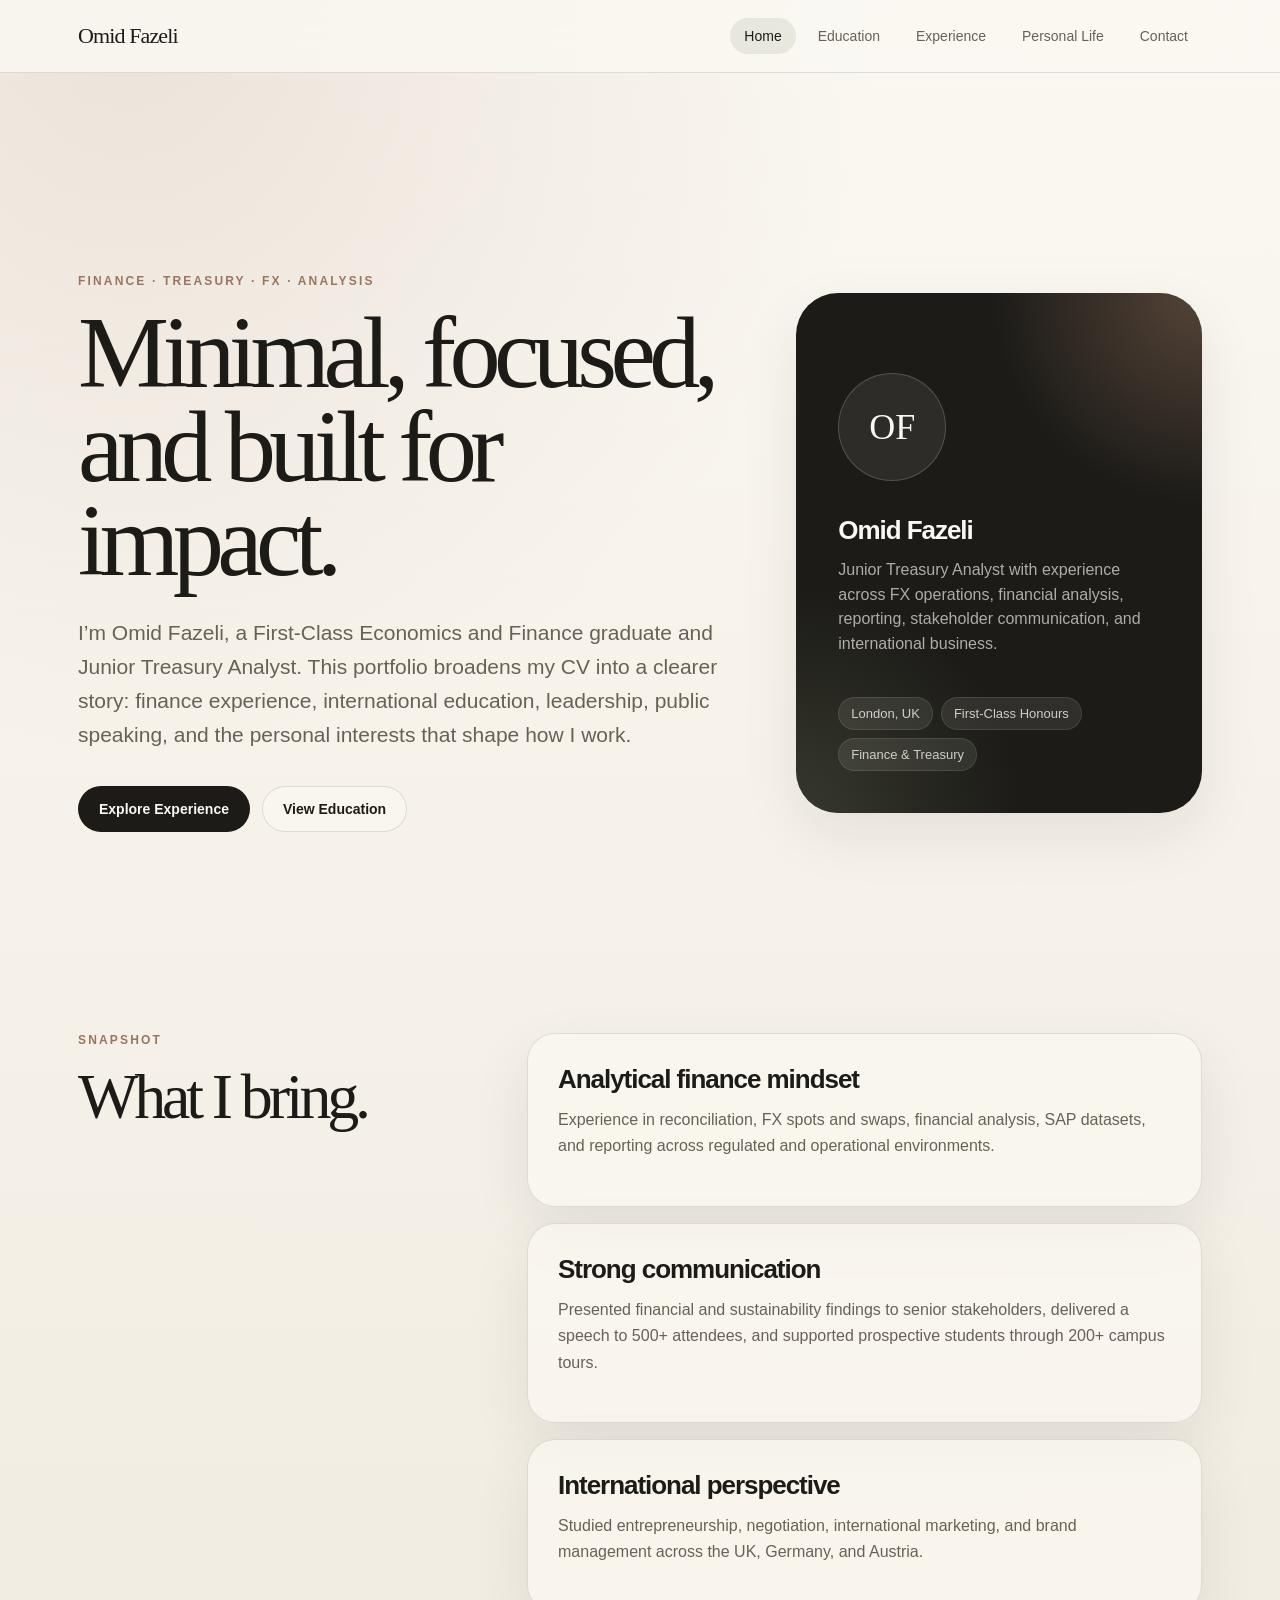
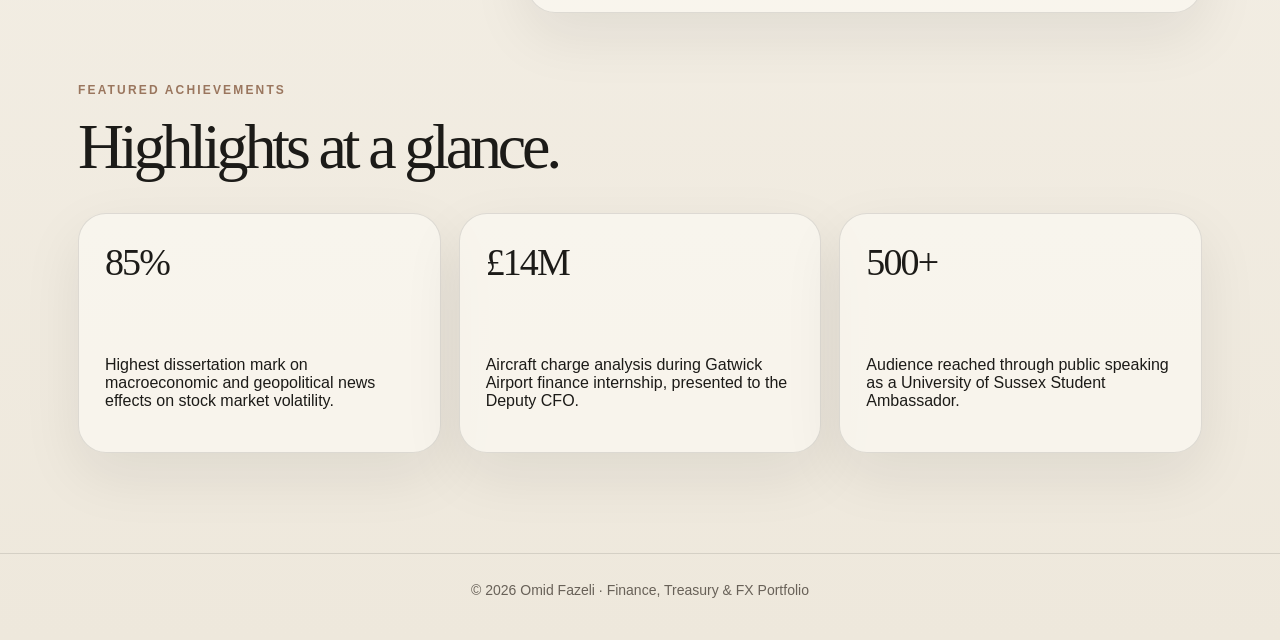
==== index.html @ 98959be7 "Add files via upload" ====
<!DOCTYPE html><html lang="en"><head><meta charset="UTF-8"><meta name="viewport" content="width=device-width, initial-scale=1.0"><title>Omid Fazeli | Luxury Finance Portfolio</title><link rel="stylesheet" href="style.css"></head><body><header class="nav"><div class="nav-inner"><a class="logo" href="index.html">Omid Fazeli</a><nav class="nav-links"><a href="index.html" class="active">Home</a><a href="education.html">Education</a><a href="experience.html">Experience</a><a href="personal.html">Personal Life</a><a href="contact.html">Contact</a></nav></div></header><main class="wrapper"><section class="hero"><div><p class="eyebrow">Finance · Treasury · FX · Analysis</p><h1>Minimal, focused, and built for impact.</h1><p class="lead">I’m Omid Fazeli, a First-Class Economics and Finance graduate and Junior Treasury Analyst. This portfolio broadens my CV into a clearer story: finance experience, international education, leadership, public speaking, and the personal interests that shape how I work.</p><div class="actions"><a class="button primary" href="experience.html">Explore Experience</a><a class="button secondary" href="education.html">View Education</a></div></div><aside class="hero-card"><div class="monogram">OF</div><h3>Omid Fazeli</h3><p>Junior Treasury Analyst with experience across FX operations, financial analysis, reporting, stakeholder communication, and international business.</p><div class="fact-row"><span>London, UK</span><span>First-Class Honours</span><span>Finance & Treasury</span></div></aside></section><section class="section-grid"><div><p class="eyebrow">Snapshot</p><h2>What I bring.</h2></div><div class="stack"><div class="card"><h3>Analytical finance mindset</h3><p>Experience in reconciliation, FX spots and swaps, financial analysis, SAP datasets, and reporting across regulated and operational environments.</p></div><div class="card"><h3>Strong communication</h3><p>Presented financial and sustainability findings to senior stakeholders, delivered a speech to 500+ attendees, and supported prospective students through 200+ campus tours.</p></div><div class="card"><h3>International perspective</h3><p>Studied entrepreneurship, negotiation, international marketing, and brand management across the UK, Germany, and Austria.</p></div></div></section><section><p class="eyebrow">Featured Achievements</p><h2>Highlights at a glance.</h2><div class="feature-grid"><div class="feature"><strong>85%</strong><p>Highest dissertation mark on macroeconomic and geopolitical news effects on stock market volatility.</p></div><div class="feature"><strong>£14M</strong><p>Aircraft charge analysis during Gatwick Airport finance internship, presented to the Deputy CFO.</p></div><div class="feature"><strong>500+</strong><p>Audience reached through public speaking as a University of Sussex Student Ambassador.</p></div></div></section></main><footer class="footer"><p>© 2026 Omid Fazeli · Finance, Treasury & FX Portfolio</p></footer></body></html>
---- style.css ----
:root{--sand:#eee8dc;--stone:#d8d0c2;--cream:#fbf8f2;--ink:#1c1b18;--muted:#686158;--olive:#575c45;--clay:#9a765e;--line:rgba(28,27,24,.12);--shadow:0 22px 60px rgba(28,27,24,.08);--radius:28px}*{box-sizing:border-box}html{scroll-behavior:smooth}body{margin:0;background:radial-gradient(circle at 10% 0%,rgba(154,118,94,.16),transparent 30%),linear-gradient(180deg,var(--cream),var(--sand));color:var(--ink);font-family:-apple-system,BlinkMacSystemFont,'SF Pro Display','Segoe UI',Arial,sans-serif}a{color:inherit;text-decoration:none}.nav{position:sticky;top:0;z-index:50;background:rgba(251,248,242,.82);backdrop-filter:blur(22px);border-bottom:1px solid var(--line)}.nav-inner{max-width:1180px;margin:0 auto;padding:18px 28px;display:flex;align-items:center;justify-content:space-between}.logo{font-family:Georgia,'Times New Roman',serif;font-size:22px;letter-spacing:-.04em}.nav-links{display:flex;gap:8px;align-items:center}.nav-links a{color:var(--muted);padding:10px 14px;border-radius:999px;font-size:14px;transition:.2s}.nav-links a:hover,.nav-links a.active{background:rgba(87,92,69,.11);color:var(--ink)}.wrapper{max-width:1180px;margin:0 auto;padding:70px 28px 100px}.hero{min-height:calc(100vh - 80px);display:grid;grid-template-columns:1.25fr .75fr;gap:42px;align-items:center}.eyebrow{color:var(--clay);text-transform:uppercase;letter-spacing:.18em;font-size:12px;font-weight:700;margin:0 0 18px}h1,h2,h3,p{margin-top:0}h1,h2{font-family:Georgia,'Times New Roman',serif;font-weight:400;letter-spacing:-.065em}h1{font-size:clamp(58px,8vw,112px);line-height:.92;margin-bottom:28px}h2{font-size:clamp(42px,5vw,76px);line-height:1;margin-bottom:22px}h3{font-size:26px;letter-spacing:-.04em;margin-bottom:12px}.lead{color:var(--muted);font-size:21px;line-height:1.62;max-width:760px}.actions{display:flex;gap:12px;flex-wrap:wrap;margin-top:34px}.button{display:inline-flex;align-items:center;justify-content:center;border-radius:999px;padding:14px 20px;font-weight:600;font-size:14px;border:1px solid var(--line);transition:.2s}.button.primary{background:var(--ink);color:var(--cream)}.button.secondary{background:rgba(251,248,242,.58)}.button:hover{transform:translateY(-2px)}.hero-card{background:var(--ink);color:var(--cream);border-radius:42px;min-height:520px;padding:42px;display:flex;flex-direction:column;justify-content:flex-end;position:relative;overflow:hidden;box-shadow:var(--shadow)}.hero-card:before{content:"";position:absolute;inset:0;background:radial-gradient(circle at top right,rgba(154,118,94,.45),transparent 32%),radial-gradient(circle at bottom left,rgba(87,92,69,.45),transparent 34%)}.hero-card>*{position:relative}.monogram{width:108px;height:108px;border-radius:50%;border:1px solid rgba(251,248,242,.18);background:rgba(251,248,242,.08);display:grid;place-items:center;font-family:Georgia,'Times New Roman',serif;font-size:36px;margin-bottom:34px}.hero-card p{color:rgba(251,248,242,.66);line-height:1.55}.fact-row{display:flex;flex-wrap:wrap;gap:8px;margin-top:24px}.fact-row span{color:rgba(251,248,242,.78);background:rgba(251,248,242,.09);border:1px solid rgba(251,248,242,.1);border-radius:999px;padding:8px 12px;font-size:13px}.section-grid{display:grid;grid-template-columns:.75fr 1.25fr;gap:44px;align-items:start;margin:70px 0}.card{background:rgba(251,248,242,.72);border:1px solid var(--line);border-radius:var(--radius);padding:30px;box-shadow:var(--shadow)}.card.dark{background:var(--ink);color:var(--cream)}.card.dark p,.card.dark li{color:rgba(251,248,242,.68)}.stack{display:grid;gap:16px}.timeline{display:grid;gap:14px}.timeline-card{background:rgba(251,248,242,.74);border:1px solid var(--line);border-radius:var(--radius);padding:28px;box-shadow:var(--shadow)}.timeline-card small{color:var(--clay);display:block;font-weight:700;letter-spacing:.08em;text-transform:uppercase;margin-bottom:9px}.timeline-card p,.card p,.timeline-card li,.card li{color:var(--muted);line-height:1.65}ul{padding-left:20px;margin-bottom:0}.feature-grid{display:grid;grid-template-columns:repeat(3,1fr);gap:18px;margin-top:34px}.feature{min-height:240px;padding:26px;border-radius:var(--radius);background:rgba(251,248,242,.72);border:1px solid var(--line);box-shadow:var(--shadow);display:flex;flex-direction:column;justify-content:space-between}.feature strong{font-family:Georgia,'Times New Roman',serif;font-size:38px;font-weight:400;letter-spacing:-.05em}.tags{display:flex;flex-wrap:wrap;gap:10px}.tags span{border:1px solid rgba(87,92,69,.17);background:rgba(87,92,69,.09);color:rgba(28,27,24,.72);border-radius:999px;padding:10px 13px;font-size:14px}.contact-panel{max-width:760px;margin:40px auto 0;text-align:center}.contact-links{display:flex;flex-wrap:wrap;justify-content:center;gap:12px;margin-top:28px}.contact-links a{border-radius:999px;padding:13px 17px;background:rgba(251,248,242,.72);border:1px solid var(--line)}.personal-grid{display:grid;grid-template-columns:1fr 1fr;gap:18px}.quote{font-family:Georgia,'Times New Roman',serif;font-size:clamp(34px,4vw,58px);line-height:1.05;letter-spacing:-.055em;color:var(--ink)}.footer{border-top:1px solid var(--line);padding:28px;color:var(--muted);text-align:center;font-size:14px}@media(max-width:860px){.nav-inner{align-items:flex-start;gap:14px;flex-direction:column}.nav-links{overflow-x:auto;width:100%;padding-bottom:2px}.hero,.section-grid,.personal-grid{grid-template-columns:1fr}.hero{min-height:auto}.hero-card{min-height:400px}.feature-grid{grid-template-columns:1fr}.wrapper{padding-top:46px}}
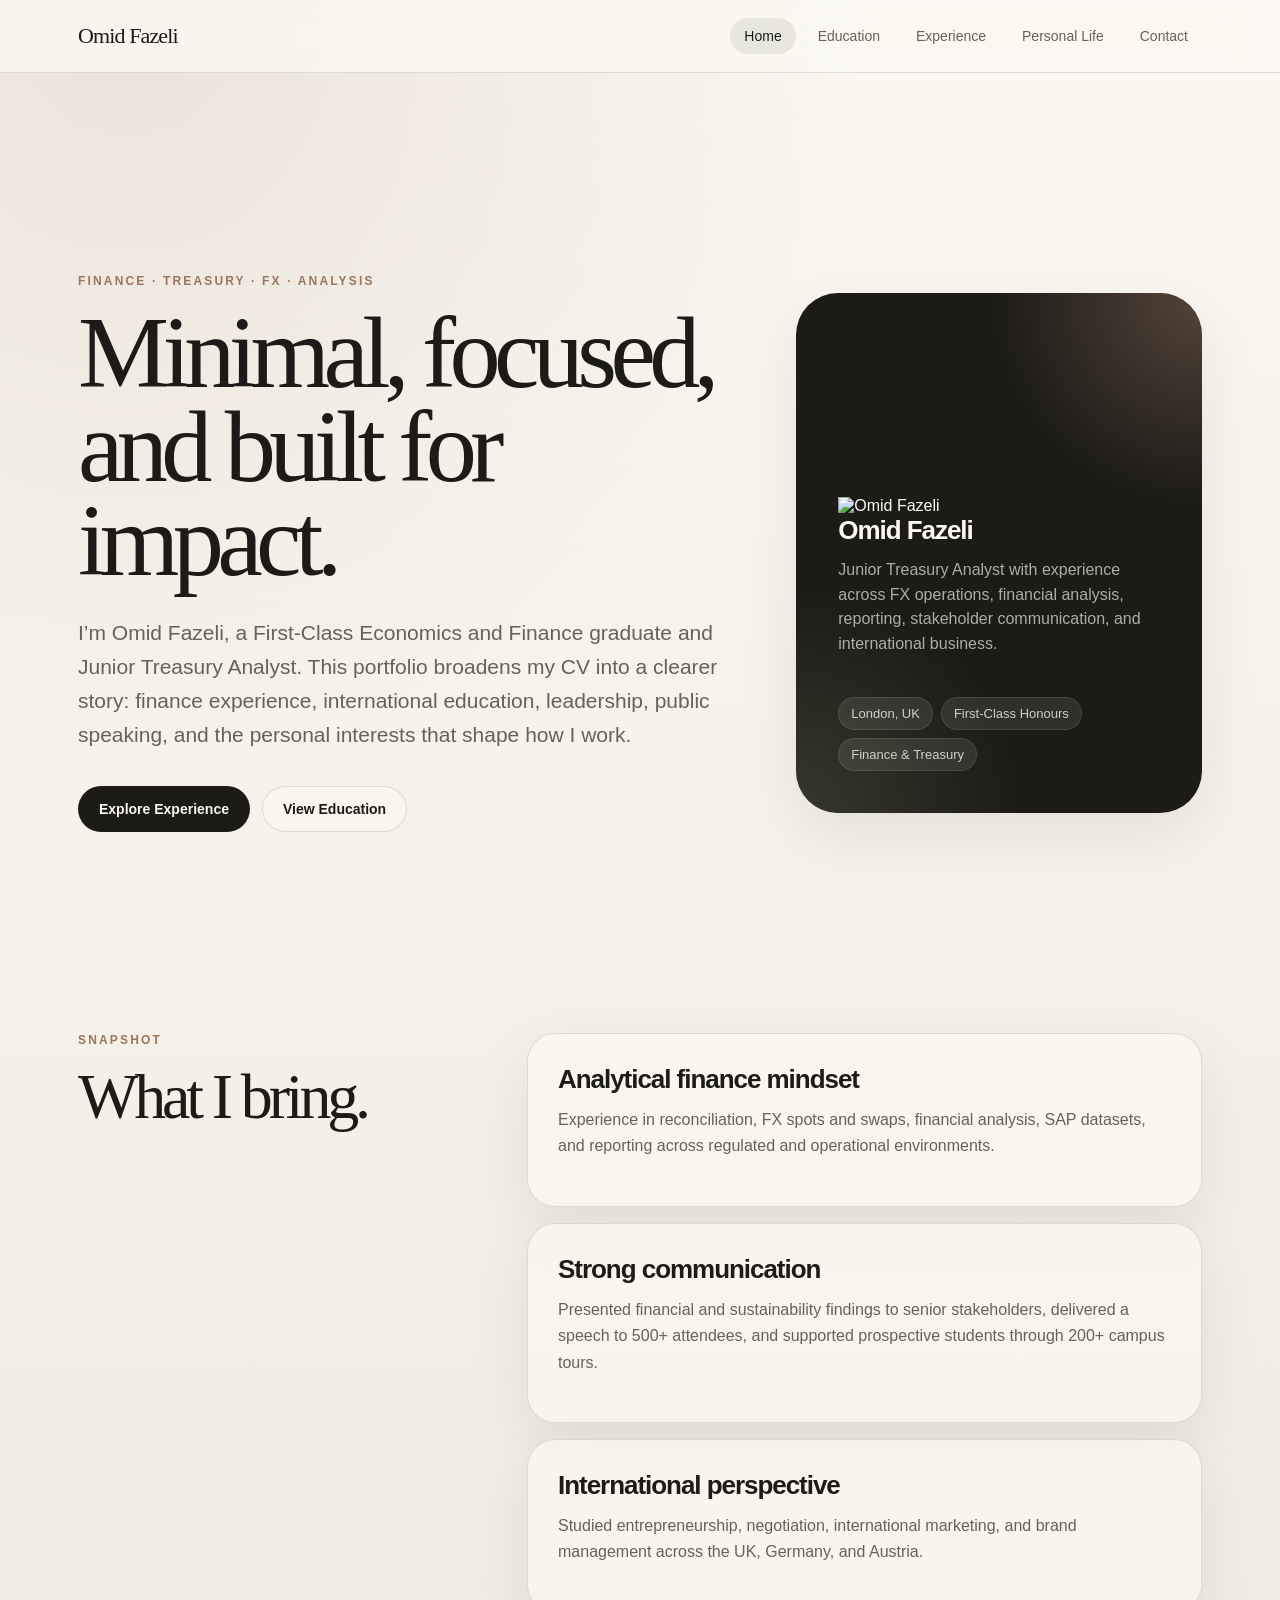
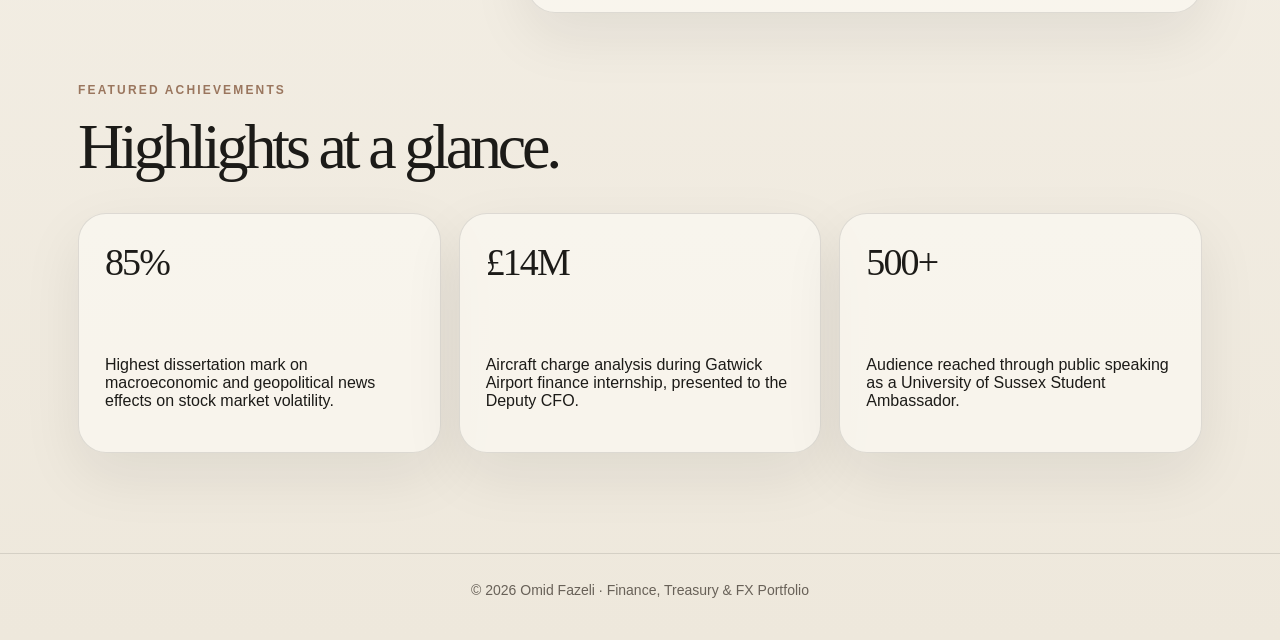
==== commit 435935ee: "Update index.html" ====
--- a/index.html
+++ b/index.html
@@ -1 +1 @@
-<!DOCTYPE html><html lang="en"><head><meta charset="UTF-8"><meta name="viewport" content="width=device-width, initial-scale=1.0"><title>Omid Fazeli | Luxury Finance Portfolio</title><link rel="stylesheet" href="style.css"></head><body><header class="nav"><div class="nav-inner"><a class="logo" href="index.html">Omid Fazeli</a><nav class="nav-links"><a href="index.html" class="active">Home</a><a href="education.html">Education</a><a href="experience.html">Experience</a><a href="personal.html">Personal Life</a><a href="contact.html">Contact</a></nav></div></header><main class="wrapper"><section class="hero"><div><p class="eyebrow">Finance · Treasury · FX · Analysis</p><h1>Minimal, focused, and built for impact.</h1><p class="lead">I’m Omid Fazeli, a First-Class Economics and Finance graduate and Junior Treasury Analyst. This portfolio broadens my CV into a clearer story: finance experience, international education, leadership, public speaking, and the personal interests that shape how I work.</p><div class="actions"><a class="button primary" href="experience.html">Explore Experience</a><a class="button secondary" href="education.html">View Education</a></div></div><aside class="hero-card"><div class="monogram">OF</div><h3>Omid Fazeli</h3><p>Junior Treasury Analyst with experience across FX operations, financial analysis, reporting, stakeholder communication, and international business.</p><div class="fact-row"><span>London, UK</span><span>First-Class Honours</span><span>Finance & Treasury</span></div></aside></section><section class="section-grid"><div><p class="eyebrow">Snapshot</p><h2>What I bring.</h2></div><div class="stack"><div class="card"><h3>Analytical finance mindset</h3><p>Experience in reconciliation, FX spots and swaps, financial analysis, SAP datasets, and reporting across regulated and operational environments.</p></div><div class="card"><h3>Strong communication</h3><p>Presented financial and sustainability findings to senior stakeholders, delivered a speech to 500+ attendees, and supported prospective students through 200+ campus tours.</p></div><div class="card"><h3>International perspective</h3><p>Studied entrepreneurship, negotiation, international marketing, and brand management across the UK, Germany, and Austria.</p></div></div></section><section><p class="eyebrow">Featured Achievements</p><h2>Highlights at a glance.</h2><div class="feature-grid"><div class="feature"><strong>85%</strong><p>Highest dissertation mark on macroeconomic and geopolitical news effects on stock market volatility.</p></div><div class="feature"><strong>£14M</strong><p>Aircraft charge analysis during Gatwick Airport finance internship, presented to the Deputy CFO.</p></div><div class="feature"><strong>500+</strong><p>Audience reached through public speaking as a University of Sussex Student Ambassador.</p></div></div></section></main><footer class="footer"><p>© 2026 Omid Fazeli · Finance, Treasury & FX Portfolio</p></footer></body></html>
+<!DOCTYPE html><html lang="en"><head><meta charset="UTF-8"><meta name="viewport" content="width=device-width, initial-scale=1.0"><title>Omid Fazeli | Luxury Finance Portfolio</title><link rel="stylesheet" href="style.css"></head><body><header class="nav"><div class="nav-inner"><a class="logo" href="index.html">Omid Fazeli</a><nav class="nav-links"><a href="index.html" class="active">Home</a><a href="education.html">Education</a><a href="experience.html">Experience</a><a href="personal.html">Personal Life</a><a href="contact.html">Contact</a></nav></div></header><main class="wrapper"><section class="hero"><div><p class="eyebrow">Finance · Treasury · FX · Analysis</p><h1>Minimal, focused, and built for impact.</h1><p class="lead">I’m Omid Fazeli, a First-Class Economics and Finance graduate and Junior Treasury Analyst. This portfolio broadens my CV into a clearer story: finance experience, international education, leadership, public speaking, and the personal interests that shape how I work.</p><div class="actions"><a class="button primary" href="experience.html">Explore Experience</a><a class="button secondary" href="education.html">View Education</a></div></div><aside class="hero-card"><img class="profile-photo" src="profile.jpg" alt="Omid Fazeli"><h3>Omid Fazeli</h3><p>Junior Treasury Analyst with experience across FX operations, financial analysis, reporting, stakeholder communication, and international business.</p><div class="fact-row"><span>London, UK</span><span>First-Class Honours</span><span>Finance & Treasury</span></div></aside></section><section class="section-grid"><div><p class="eyebrow">Snapshot</p><h2>What I bring.</h2></div><div class="stack"><div class="card"><h3>Analytical finance mindset</h3><p>Experience in reconciliation, FX spots and swaps, financial analysis, SAP datasets, and reporting across regulated and operational environments.</p></div><div class="card"><h3>Strong communication</h3><p>Presented financial and sustainability findings to senior stakeholders, delivered a speech to 500+ attendees, and supported prospective students through 200+ campus tours.</p></div><div class="card"><h3>International perspective</h3><p>Studied entrepreneurship, negotiation, international marketing, and brand management across the UK, Germany, and Austria.</p></div></div></section><section><p class="eyebrow">Featured Achievements</p><h2>Highlights at a glance.</h2><div class="feature-grid"><div class="feature"><strong>85%</strong><p>Highest dissertation mark on macroeconomic and geopolitical news effects on stock market volatility.</p></div><div class="feature"><strong>£14M</strong><p>Aircraft charge analysis during Gatwick Airport finance internship, presented to the Deputy CFO.</p></div><div class="feature"><strong>500+</strong><p>Audience reached through public speaking as a University of Sussex Student Ambassador.</p></div></div></section></main><footer class="footer"><p>© 2026 Omid Fazeli · Finance, Treasury & FX Portfolio</p></footer></body></html>
